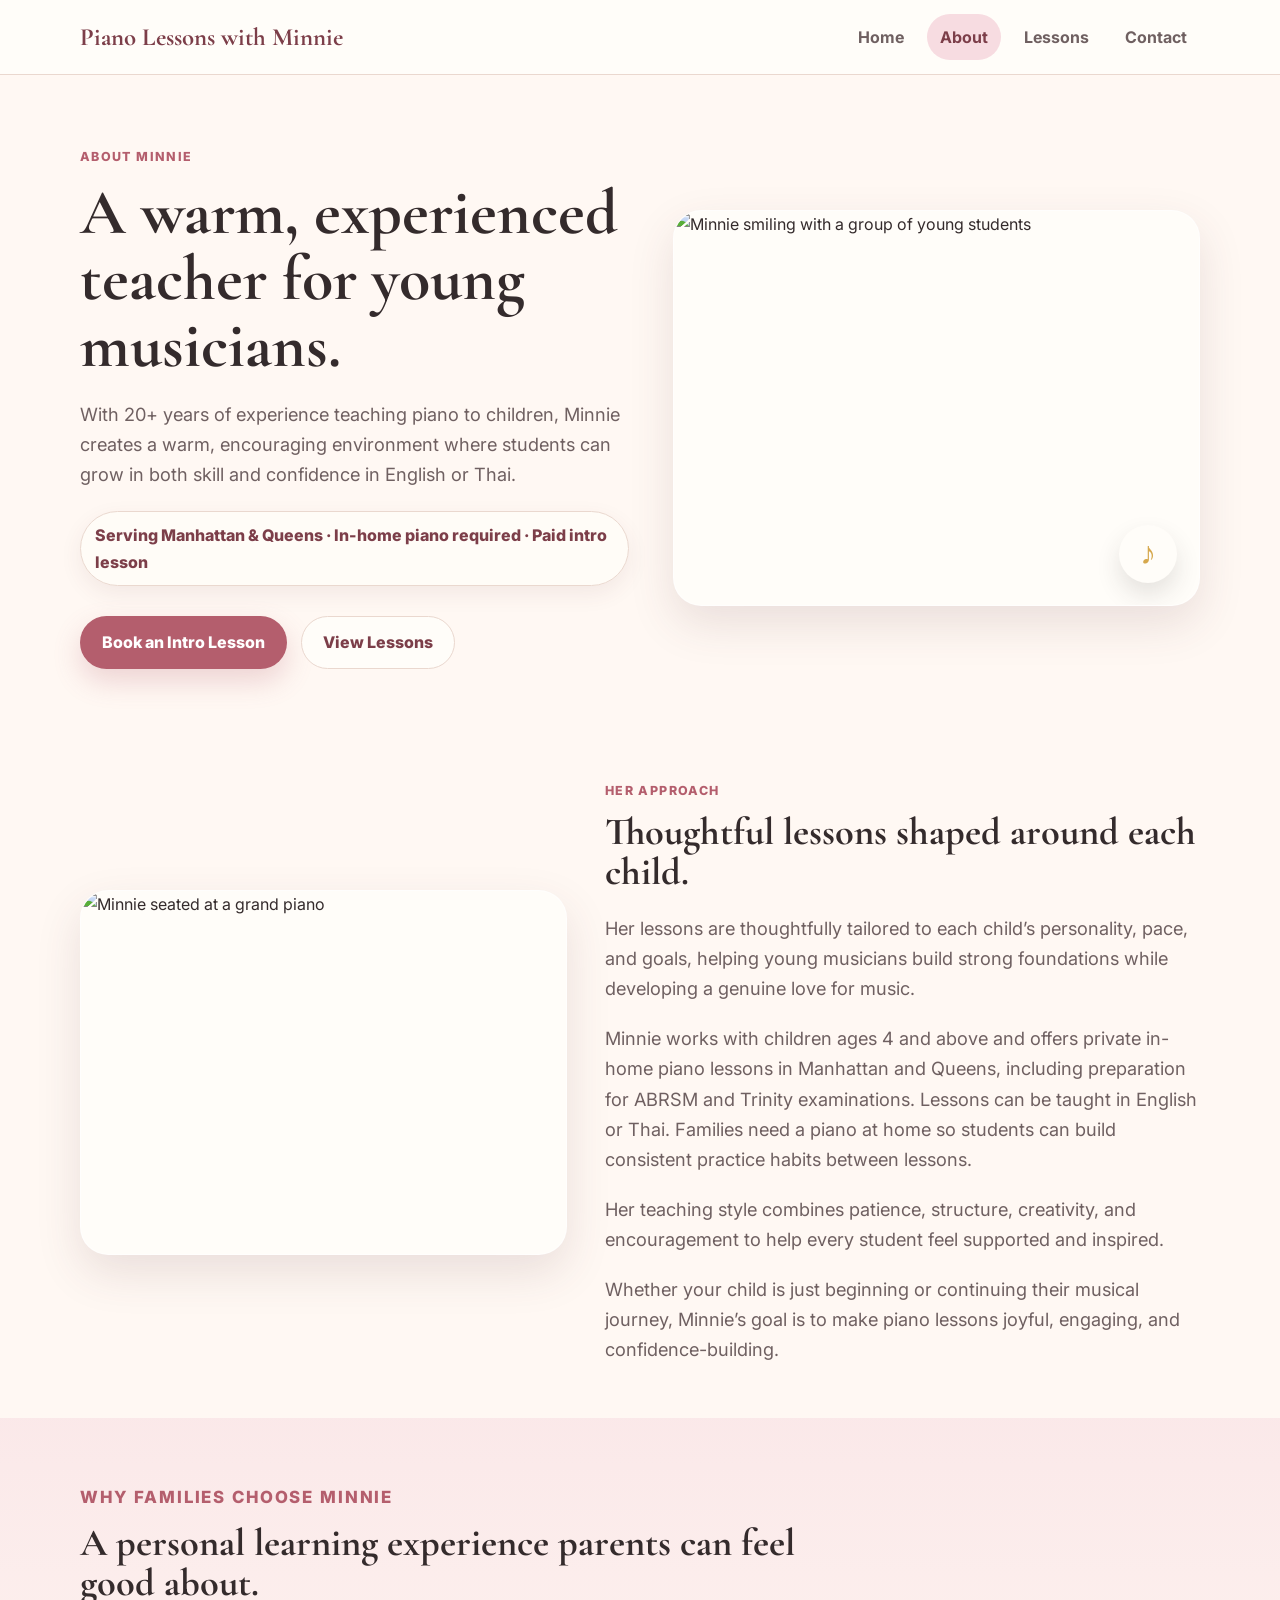
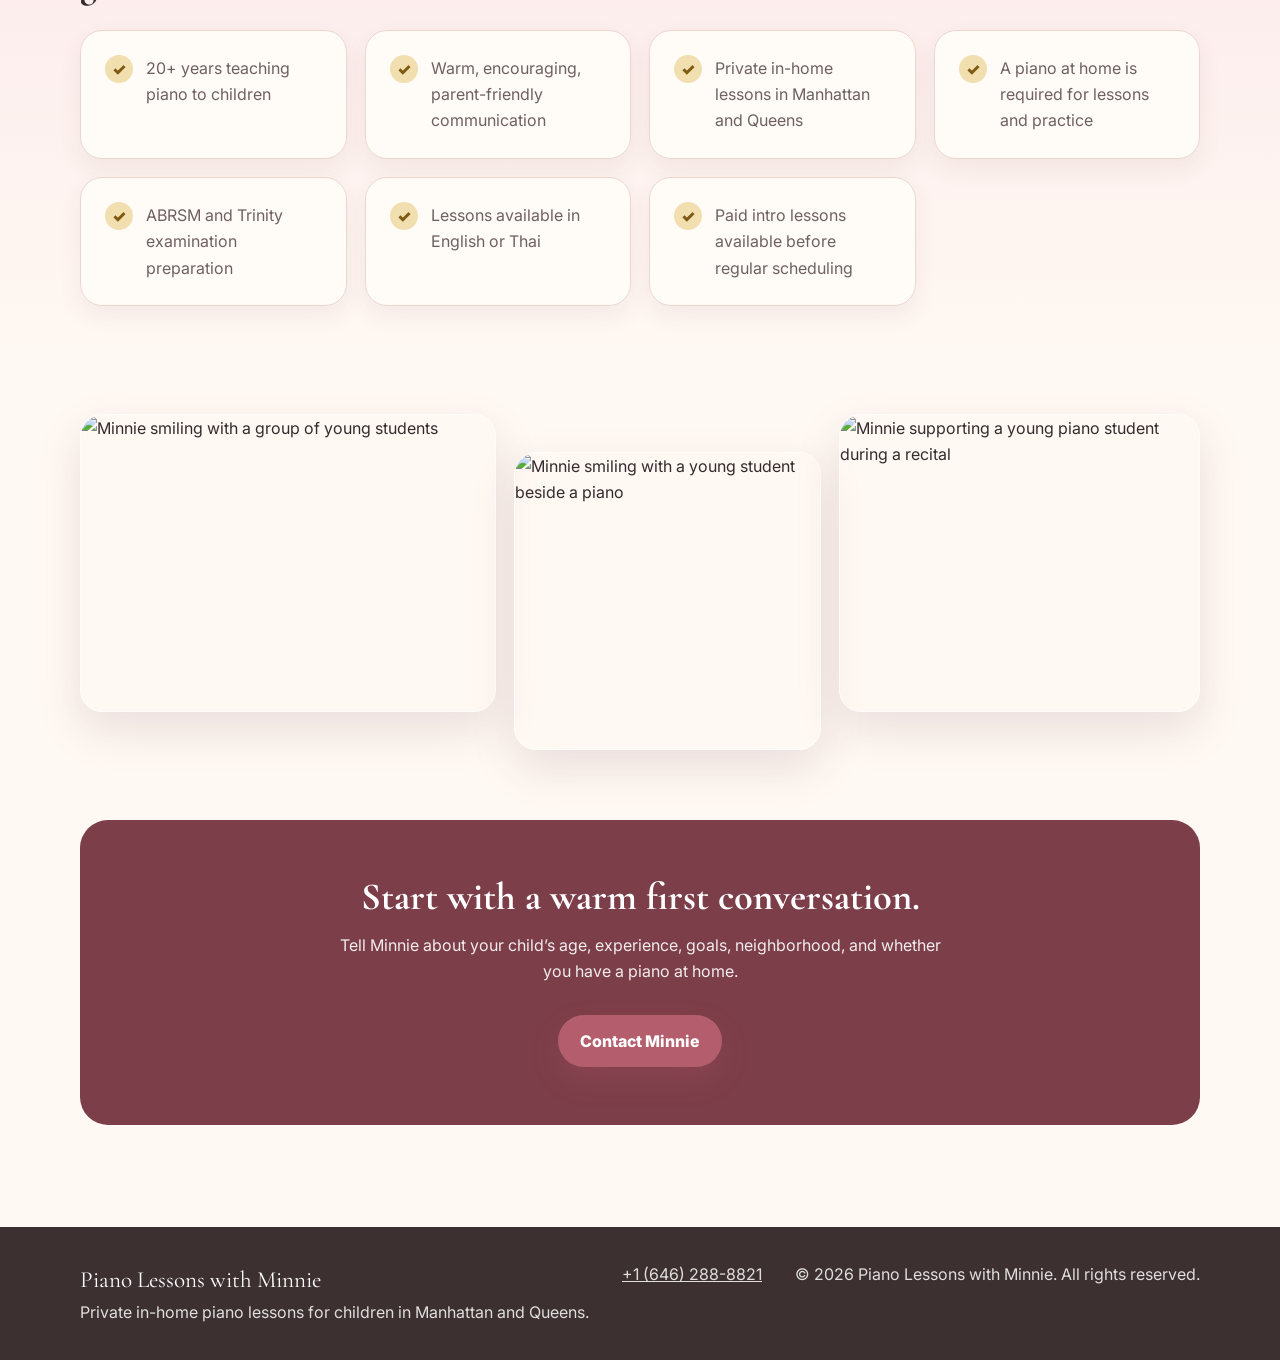
==== about.html @ 6ee3d413 "Add files via upload" ====
<!doctype html>
<html lang="en">
  <head>
    <meta charset="utf-8">
    <meta name="viewport" content="width=device-width, initial-scale=1">
    <title>About Minnie | Children’s Piano Lessons with Minnie</title>
    <meta name="description" content="Meet Minnie, an experienced children’s piano teacher offering warm private in-home piano lessons for ages 4+ in Manhattan and Queens. A piano at home is required.">
    <link rel="preconnect" href="https://fonts.googleapis.com">
    <link rel="preconnect" href="https://fonts.gstatic.com" crossorigin>
    <link href="https://fonts.googleapis.com/css2?family=Cormorant+Garamond:wght@600;700&family=Inter:wght@400;600;700;800&display=swap" rel="stylesheet">
    <link rel="stylesheet" href="styles.css">
    <script type="application/ld+json">
      {
        "@context": "https://schema.org",
        "@type": "AboutPage",
        "name": "About Minnie",
        "about": {
          "@type": "Person",
          "name": "Minnie",
          "jobTitle": "Children's Piano Teacher",
          "description": "Minnie is an experienced children’s piano teacher offering warm, confidence-building private in-home piano lessons for children ages 4 and above in Manhattan and Queens."
        }
      }
    </script>
  </head>
  <body>
    <header class="site-header">
      <nav class="nav" aria-label="Main navigation">
        <a class="logo" href="index.html">Piano Lessons with Minnie</a>
        <div class="nav-links">
          <a href="index.html">Home</a>
          <a href="about.html" aria-current="page">About</a>
          <a href="lessons.html">Lessons</a>
          <a href="contact.html">Contact</a>
        </div>
      </nav>
    </header>

    <main>
      <section class="hero">
        <div>
          <p class="eyebrow">About Minnie</p>
          <h1>A warm, experienced teacher for young musicians.</h1>
          <p class="lead">With 20+ years of experience teaching piano to children, Minnie creates a warm, encouraging environment where students can grow in both skill and confidence in English or Thai.</p>
          <p class="service-note">Serving Manhattan &amp; Queens · In-home piano required · Paid intro lesson</p>
          <div class="actions">
            <a class="button primary" href="contact.html">Book an Intro Lesson</a>
            <a class="button secondary" href="lessons.html">View Lessons</a>
          </div>
        </div>
        <div class="hero-art">
          <img src="assets/images/minnie-with-students.jpg" alt="Minnie smiling with a group of young students">
          <span class="music-note" aria-hidden="true">♪</span>
        </div>
      </section>

      <section class="section about">
        <div class="image-card">
          <img src="assets/images/minnie-at-grand-piano.jpg" alt="Minnie seated at a grand piano">
        </div>
        <div>
          <p class="eyebrow">Her approach</p>
          <h2>Thoughtful lessons shaped around each child.</h2>
          <p class="lead">Her lessons are thoughtfully tailored to each child’s personality, pace, and goals, helping young musicians build strong foundations while developing a genuine love for music.</p>
          <p class="lead">Minnie works with children ages 4 and above and offers private in-home piano lessons in Manhattan and Queens, including preparation for ABRSM and Trinity examinations. Lessons can be taught in English or Thai. Families need a piano at home so students can build consistent practice habits between lessons.</p>
          <p class="lead">Her teaching style combines patience, structure, creativity, and encouragement to help every student feel supported and inspired.</p>
          <p class="lead">Whether your child is just beginning or continuing their musical journey, Minnie’s goal is to make piano lessons joyful, engaging, and confidence-building.</p>
        </div>
      </section>

      <div class="soft-band">
        <section class="section">
          <div class="section-heading">
            <p class="eyebrow">Why families choose Minnie</p>
            <h2>A personal learning experience parents can feel good about.</h2>
          </div>
          <div class="grid four">
            <div class="card benefit"><span class="check">✓</span><p>20+ years teaching piano to children</p></div>
            <div class="card benefit"><span class="check">✓</span><p>Warm, encouraging, parent-friendly communication</p></div>
            <div class="card benefit"><span class="check">✓</span><p>Private in-home lessons in Manhattan and Queens</p></div>
            <div class="card benefit"><span class="check">✓</span><p>A piano at home is required for lessons and practice</p></div>
            <div class="card benefit"><span class="check">✓</span><p>ABRSM and Trinity examination preparation</p></div>
            <div class="card benefit"><span class="check">✓</span><p>Lessons available in English or Thai</p></div>
            <div class="card benefit"><span class="check">✓</span><p>Paid intro lessons available before regular scheduling</p></div>
          </div>
        </section>
      </div>

      <section class="section" aria-label="Photos of Minnie with young piano students">
        <div class="photo-strip">
          <img src="assets/images/minnie-with-students.jpg" alt="Minnie smiling with a group of young students">
          <img src="assets/images/minnie-with-young-student.jpg" alt="Minnie smiling with a young student beside a piano">
          <img src="assets/images/student-recital.jpg" alt="Minnie supporting a young piano student during a recital">
        </div>
      </section>

      <section class="section">
        <div class="cta-band">
          <h2>Start with a warm first conversation.</h2>
          <p>Tell Minnie about your child’s age, experience, goals, neighborhood, and whether you have a piano at home.</p>
          <div class="actions" style="justify-content:center">
            <a class="button primary" href="contact.html">Contact Minnie</a>
          </div>
        </div>
      </section>
    </main>

    <footer class="site-footer">
      <div class="footer-inner">
        <div>
          <div class="footer-brand">Piano Lessons with Minnie</div>
          <p>Private in-home piano lessons for children in Manhattan and Queens.</p>
        </div>
        <p><a href="tel:+16462888821">+1 (646) 288-8821</a></p>
        <p>© 2026 Piano Lessons with Minnie. All rights reserved.</p>
      </div>
    </footer>
  </body>
</html>
---- styles.css ----
:root {
  --cream: #fff8f3;
  --warm-white: #fffdf9;
  --blush: #f7dce1;
  --rose: #b45e6d;
  --rose-dark: #7c3e49;
  --ink: #342b2c;
  --muted: #6f6061;
  --gold: #d6a84d;
  --line: #ead8cf;
  --shadow: 0 18px 45px rgba(96, 56, 61, 0.13);
  --serif: "Cormorant Garamond", Georgia, serif;
  --sans: "Inter", "Segoe UI", Arial, sans-serif;
}

* {
  box-sizing: border-box;
}

html {
  scroll-behavior: smooth;
}

body {
  margin: 0;
  color: var(--ink);
  background: var(--cream);
  font-family: var(--sans);
  line-height: 1.65;
}

img {
  display: block;
  max-width: 100%;
}

a {
  color: inherit;
}

.site-header {
  position: sticky;
  top: 0;
  z-index: 10;
  background: rgba(255, 253, 249, 0.94);
  border-bottom: 1px solid var(--line);
  backdrop-filter: blur(12px);
}

.nav {
  width: min(1120px, calc(100% - 32px));
  margin: 0 auto;
  min-height: 74px;
  display: flex;
  align-items: center;
  justify-content: space-between;
  gap: 22px;
}

.logo {
  font-family: var(--serif);
  font-size: 1.55rem;
  font-weight: 700;
  text-decoration: none;
  color: var(--rose-dark);
}

.nav-links {
  display: flex;
  align-items: center;
  gap: 10px;
}

.nav-links a {
  text-decoration: none;
  color: var(--muted);
  font-weight: 700;
  padding: 10px 13px;
  border-radius: 999px;
}

.nav-links a:hover,
.nav-links a[aria-current="page"] {
  color: var(--rose-dark);
  background: var(--blush);
}

.section,
.hero {
  width: min(1120px, calc(100% - 32px));
  margin: 0 auto;
}

.hero {
  padding: 72px 0 58px;
  display: grid;
  grid-template-columns: minmax(0, 1.02fr) minmax(300px, 0.98fr);
  gap: 44px;
  align-items: center;
}

.hero-text {
  position: relative;
}

.eyebrow {
  margin: 0 0 12px;
  color: var(--rose);
  font-size: 0.78rem;
  font-weight: 800;
  letter-spacing: 0.11em;
  text-transform: uppercase;
}

h1,
h2,
h3 {
  font-family: var(--serif);
  line-height: 1.04;
  margin: 0;
  color: var(--ink);
}

h1 {
  font-size: clamp(3rem, 5vw, 5.25rem);
  max-width: 790px;
}

h2 {
  font-size: clamp(2.1rem, 3vw, 3.25rem);
}

h3 {
  font-size: 1.55rem;
}

p {
  margin: 0;
  color: var(--muted);
}

.lead {
  font-size: 1.14rem;
  max-width: 650px;
  margin-top: 20px;
}

.actions {
  display: flex;
  flex-wrap: wrap;
  gap: 14px;
  margin-top: 30px;
}

.button {
  display: inline-flex;
  align-items: center;
  justify-content: center;
  min-height: 48px;
  padding: 12px 21px;
  border-radius: 999px;
  border: 1px solid transparent;
  text-decoration: none;
  font-weight: 800;
}

.button.primary {
  background: var(--rose);
  color: white;
  box-shadow: 0 12px 28px rgba(180, 94, 109, 0.24);
}

.button.secondary {
  background: var(--warm-white);
  color: var(--rose-dark);
  border-color: var(--line);
}

.hero-art,
.image-card {
  position: relative;
  border-radius: 28px;
  overflow: hidden;
  box-shadow: var(--shadow);
  border: 1px solid rgba(255, 255, 255, 0.7);
  background: var(--warm-white);
}

.hero-art img,
.image-card img {
  width: 100%;
  aspect-ratio: 4 / 3;
  object-fit: cover;
}

.hero-art.contain-photo {
  background: linear-gradient(135deg, #fffdf9, #f7dce1);
}

.hero-art.contain-photo img {
  aspect-ratio: 4 / 3;
  object-fit: contain;
  padding: 14px;
}

.music-note {
  position: absolute;
  width: 58px;
  height: 58px;
  display: grid;
  place-items: center;
  right: 22px;
  bottom: 22px;
  border-radius: 50%;
  background: var(--warm-white);
  color: var(--gold);
  font-size: 2rem;
  box-shadow: 0 12px 25px rgba(52, 43, 44, 0.13);
}

.service-note {
  display: inline-flex;
  align-items: center;
  gap: 9px;
  margin-top: 22px;
  padding: 10px 14px;
  border: 1px solid var(--line);
  border-radius: 999px;
  background: rgba(255, 253, 249, 0.88);
  color: var(--rose-dark);
  font-weight: 800;
  box-shadow: 0 8px 22px rgba(96, 56, 61, 0.08);
}

.section {
  padding: 54px 0;
}

.section-heading {
  max-width: 760px;
  margin-bottom: 26px;
}

.section-heading p {
  margin-top: 12px;
  font-size: 1.05rem;
}

.grid {
  display: grid;
  gap: 18px;
}

.grid.four {
  grid-template-columns: repeat(4, 1fr);
}

.grid.three {
  grid-template-columns: repeat(3, 1fr);
}

.grid.two {
  grid-template-columns: repeat(2, 1fr);
}

.card {
  background: rgba(255, 253, 249, 0.88);
  border: 1px solid var(--line);
  border-radius: 22px;
  padding: 24px;
  box-shadow: 0 10px 25px rgba(96, 56, 61, 0.07);
}

.badge-card {
  min-height: 142px;
}

.icon {
  width: 42px;
  height: 42px;
  display: grid;
  place-items: center;
  margin-bottom: 16px;
  border-radius: 14px;
  background: #f7e5e8;
  color: var(--rose-dark);
  font-size: 0.86rem;
  font-weight: 900;
}

.about {
  display: grid;
  grid-template-columns: 0.9fr 1.1fr;
  gap: 38px;
  align-items: center;
}

.benefit-list {
  display: grid;
  gap: 14px;
  margin-top: 22px;
}

.benefit {
  display: flex;
  gap: 13px;
  align-items: flex-start;
}

.check {
  flex: 0 0 28px;
  width: 28px;
  height: 28px;
  display: grid;
  place-items: center;
  border-radius: 50%;
  background: #f2dfb0;
  color: #7f5b12;
  font-weight: 900;
}

.soft-band {
  width: 100%;
  background: linear-gradient(180deg, rgba(247, 220, 225, 0.55), rgba(255, 248, 243, 0));
}

.quote {
  font-family: var(--serif);
  font-size: 1.45rem;
  line-height: 1.25;
  color: var(--ink);
}

.featured-testimonial {
  max-width: 920px;
  margin: 0 auto;
  padding: 34px;
}

.featured-testimonial .quote {
  font-size: clamp(1.55rem, 2.4vw, 2.2rem);
}

.author {
  margin-top: 16px;
  font-weight: 800;
  color: var(--rose-dark);
}

.cta-band {
  text-align: center;
  padding: 58px 24px;
  border-radius: 28px;
  background: var(--rose-dark);
  color: white;
  overflow: hidden;
  position: relative;
}

.cta-band h2,
.cta-band p {
  color: white;
}

.cta-band p {
  margin: 14px auto 0;
  max-width: 620px;
  opacity: 0.9;
}

.faq {
  display: grid;
  gap: 14px;
}

details {
  background: var(--warm-white);
  border: 1px solid var(--line);
  border-radius: 18px;
  padding: 18px 20px;
}

summary {
  cursor: pointer;
  font-weight: 800;
  color: var(--rose-dark);
}

details p {
  margin-top: 10px;
}

.contact-layout {
  display: grid;
  grid-template-columns: 1.15fr 0.85fr;
  gap: 34px;
  align-items: start;
}

form {
  display: grid;
  gap: 16px;
}

.field {
  display: grid;
  gap: 7px;
}

label {
  font-weight: 800;
  color: var(--ink);
}

input,
select,
textarea {
  width: 100%;
  min-height: 48px;
  border: 1px solid var(--line);
  border-radius: 14px;
  padding: 12px 14px;
  color: var(--ink);
  background: white;
  font: inherit;
}

textarea {
  min-height: 130px;
  resize: vertical;
}

.form-row {
  display: grid;
  grid-template-columns: 1fr 1fr;
  gap: 16px;
}

.contact-detail {
  display: grid;
  gap: 18px;
}

.contact-detail a {
  color: var(--rose-dark);
  font-weight: 800;
}

.photo-strip {
  display: grid;
  grid-template-columns: 1.15fr 0.85fr 1fr;
  gap: 18px;
  align-items: stretch;
}

.photo-strip img {
  width: 100%;
  height: 100%;
  min-height: 260px;
  object-fit: cover;
  border-radius: 22px;
  border: 1px solid rgba(255, 255, 255, 0.72);
  box-shadow: var(--shadow);
}

.photo-strip img:nth-child(2) {
  margin-top: 38px;
}

.site-footer {
  margin-top: 48px;
  background: #3d3031;
  color: white;
}

.footer-inner {
  width: min(1120px, calc(100% - 32px));
  margin: 0 auto;
  padding: 34px 0;
  display: flex;
  flex-wrap: wrap;
  justify-content: space-between;
  gap: 18px;
}

.footer-inner p,
.footer-inner a {
  color: rgba(255, 255, 255, 0.84);
}

.footer-brand {
  font-family: var(--serif);
  font-size: 1.45rem;
  color: white;
}

@media (max-width: 900px) {
  .hero,
  .about,
  .contact-layout {
    grid-template-columns: 1fr;
  }

  .grid.four,
  .grid.three {
    grid-template-columns: repeat(2, 1fr);
  }

  .photo-strip {
    grid-template-columns: 1fr 1fr;
  }

  .hero {
    padding-top: 48px;
  }
}

@media (max-width: 640px) {
  .nav {
    min-height: auto;
    padding: 16px 0;
    align-items: flex-start;
    flex-direction: column;
  }

  .nav-links {
    width: 100%;
    justify-content: space-between;
    gap: 4px;
  }

  .nav-links a {
    padding: 8px 9px;
    font-size: 0.94rem;
  }

  h1 {
    font-size: 2.72rem;
  }

  .grid.four,
  .grid.three,
  .grid.two,
  .photo-strip,
  .form-row {
    grid-template-columns: 1fr;
  }

  .photo-strip img,
  .photo-strip img:nth-child(2) {
    margin-top: 0;
    min-height: 220px;
  }

  .hero-art.contain-photo img {
    padding: 10px;
  }

  .section {
    padding: 42px 0;
  }

  .card {
    padding: 20px;
  }

  .actions,
  .button {
    width: 100%;
  }
}
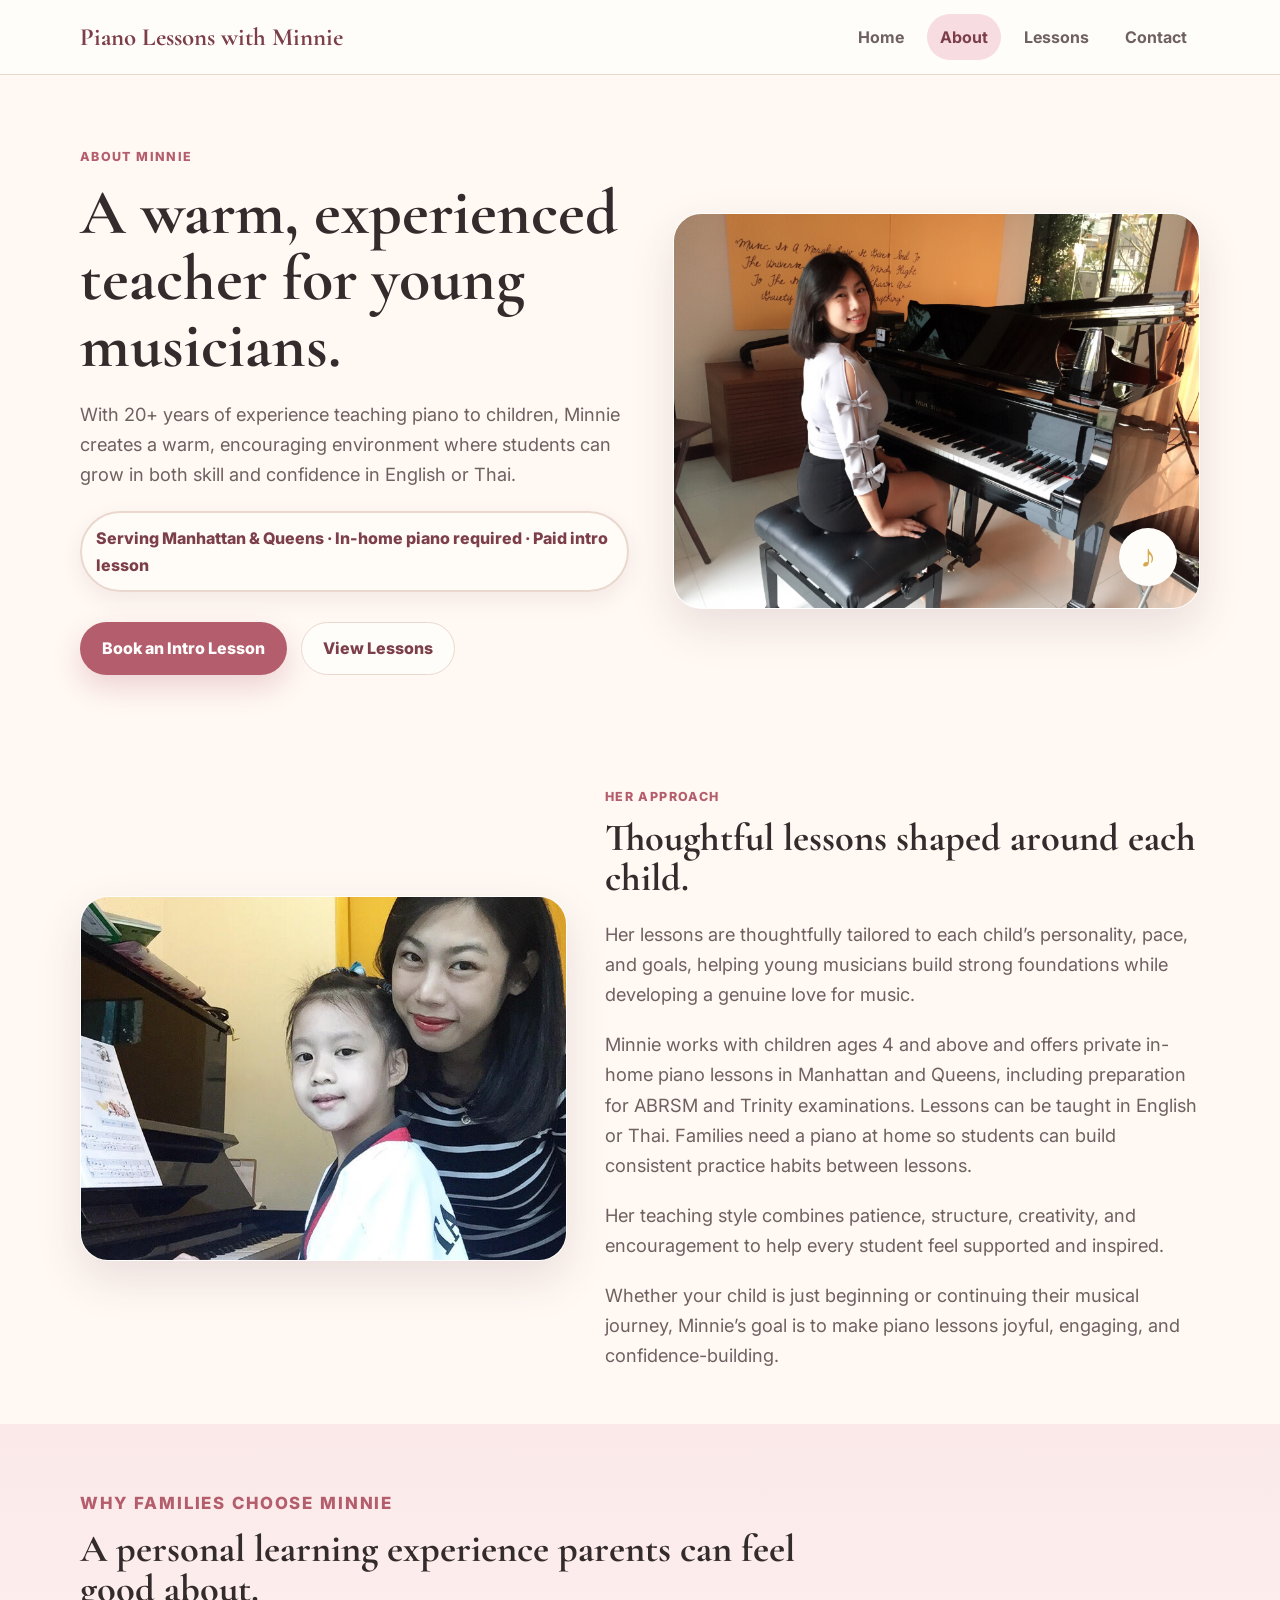
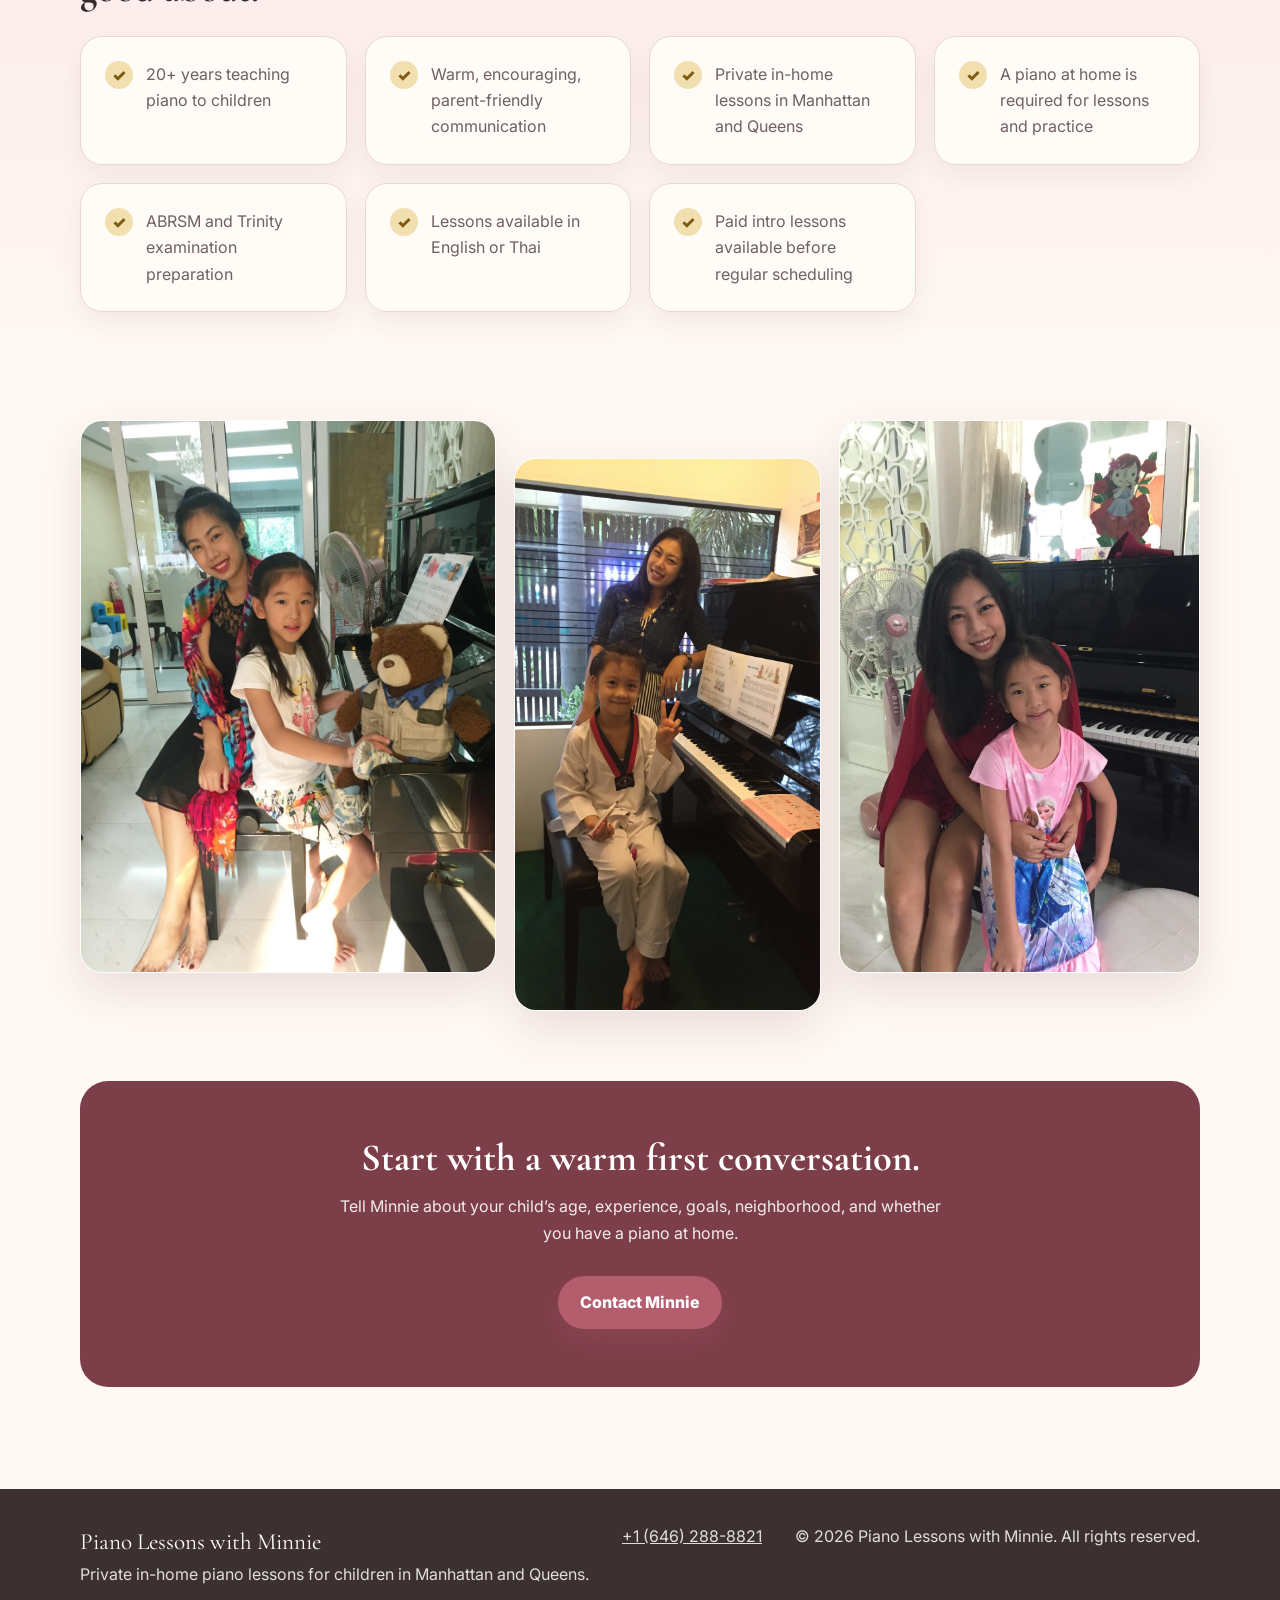
==== commit 23d43e3b: "Update about.html" ====
--- a/about.html
+++ b/about.html
@@ -56,7 +56,7 @@
 
       <section class="section about">
         <div class="image-card">
-          <img src="assets/images/minnie-at-grand-piano.jpg" alt="Minnie seated at a grand piano">
+          <img src="assets/images/Minnie_TKD.jpg" alt="Minnie with a student at a paino">
         </div>
         <div>
           <p class="eyebrow">Her approach</p>
@@ -88,9 +88,9 @@
 
       <section class="section" aria-label="Photos of Minnie with young piano students">
         <div class="photo-strip">
-          <img src="assets/images/minnie-with-students.jpg" alt="Minnie smiling with a group of young students">
+          <img src="assets/images/Minnie_Colorful.jpg" alt="Minnie smiling with a group of young students">
           <img src="assets/images/minnie-with-young-student.jpg" alt="Minnie smiling with a young student beside a piano">
-          <img src="assets/images/student-recital.jpg" alt="Minnie supporting a young piano student during a recital">
+          <img src="assets/images/Minnie_Pink.jpg" alt="Minnie supporting a young piano student during a recital">
         </div>
       </section>
 
--- a/styles.css
+++ b/styles.css
@@ -223,8 +223,8 @@
   align-items: center;
   gap: 9px;
   margin-top: 22px;
-  padding: 10px 14px;
-  border: 1px solid var(--line);
+  padding: 12px 14px;
+  border: 2px solid var(--line);
   border-radius: 999px;
   background: rgba(255, 253, 249, 0.88);
   color: var(--rose-dark);
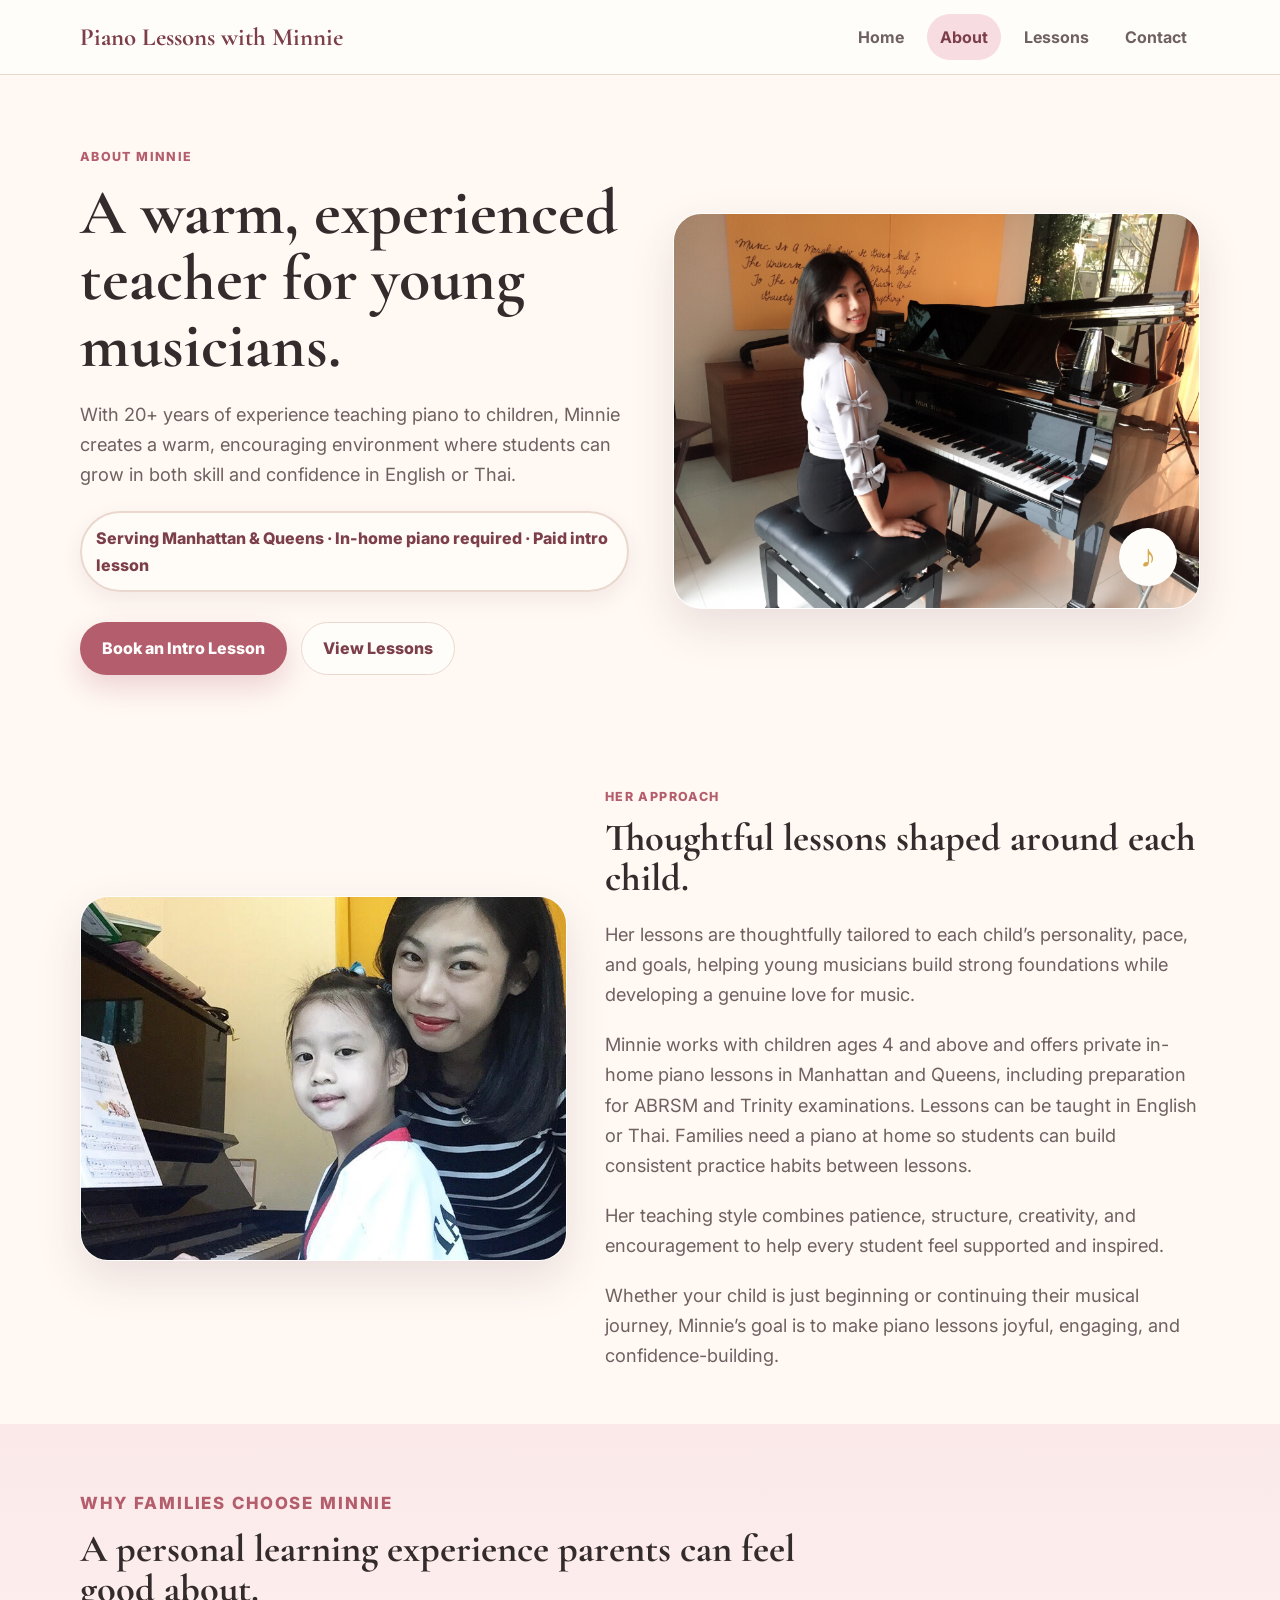
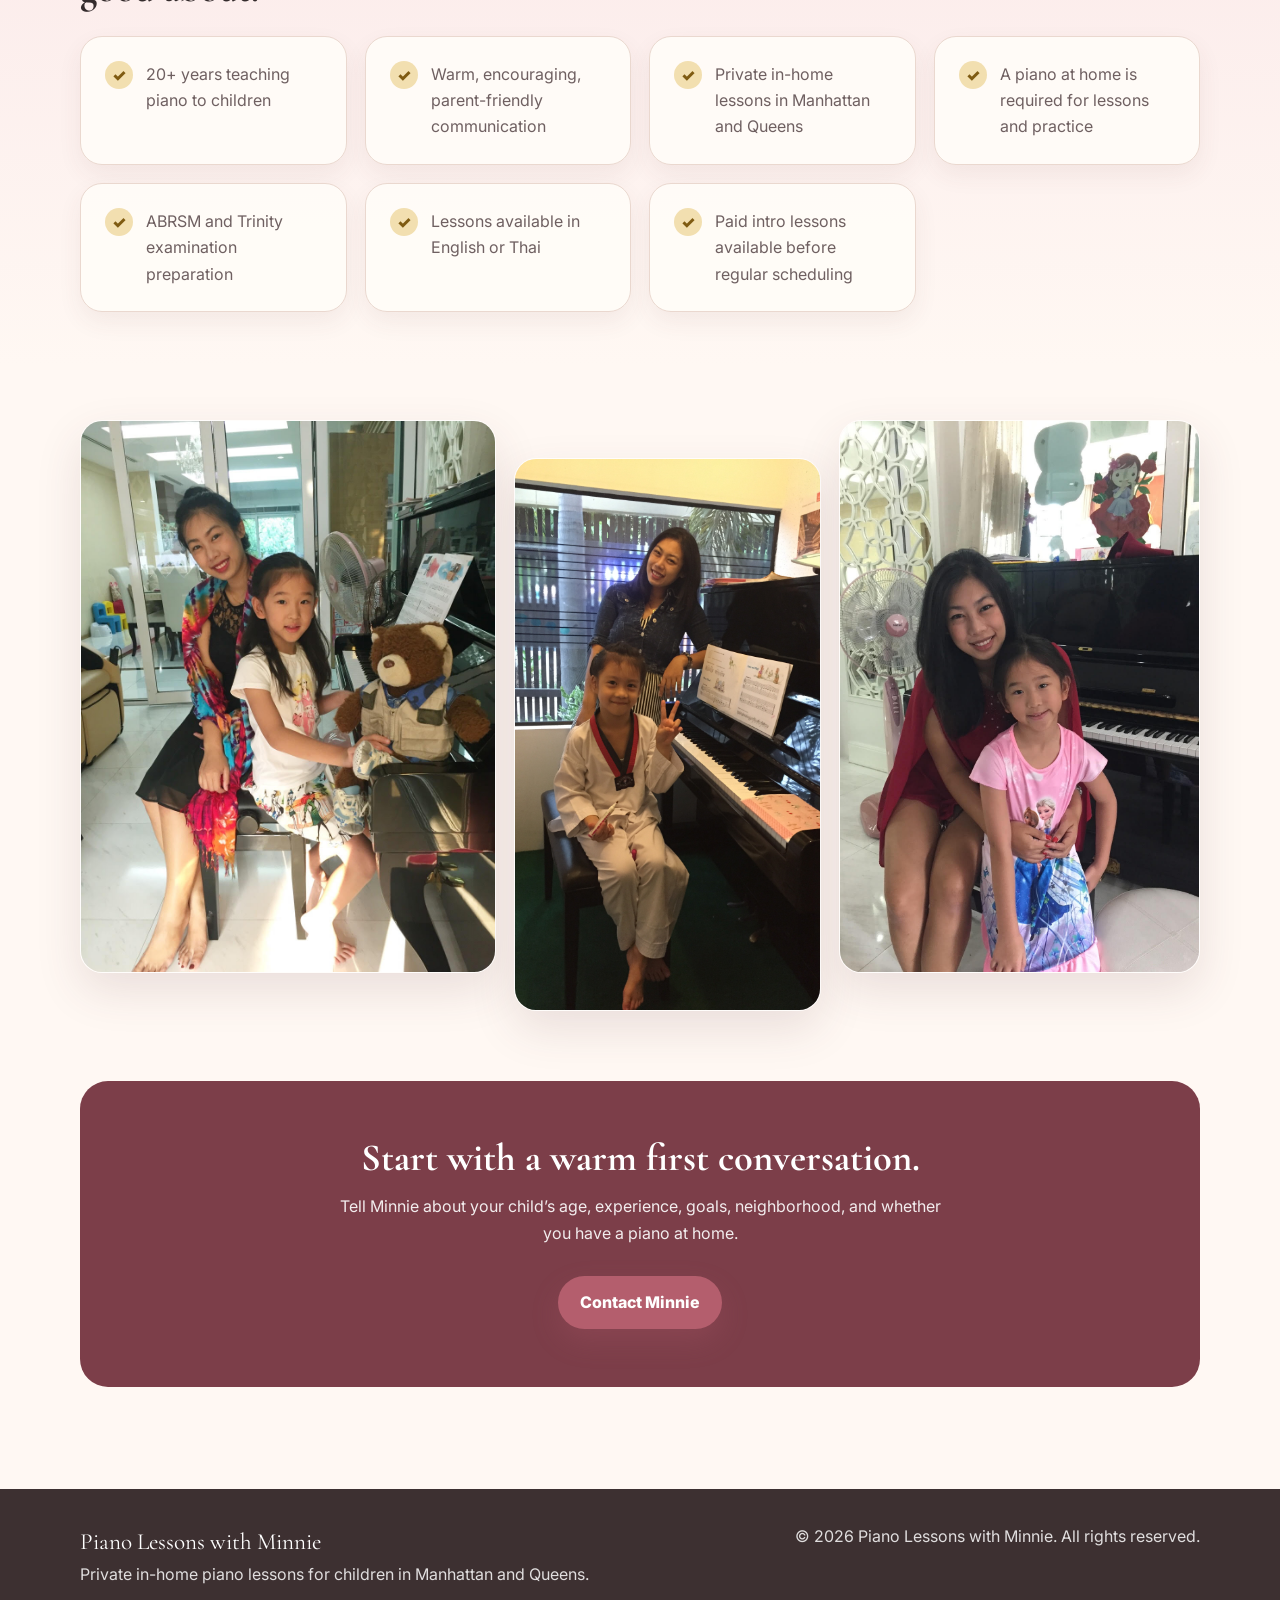
==== commit cecea3be: "Update about.html" ====
--- a/about.html
+++ b/about.html
@@ -111,7 +111,7 @@
           <div class="footer-brand">Piano Lessons with Minnie</div>
           <p>Private in-home piano lessons for children in Manhattan and Queens.</p>
         </div>
-        <p><a href="tel:+16462888821">+1 (646) 288-8821</a></p>
+    
         <p>© 2026 Piano Lessons with Minnie. All rights reserved.</p>
       </div>
     </footer>
